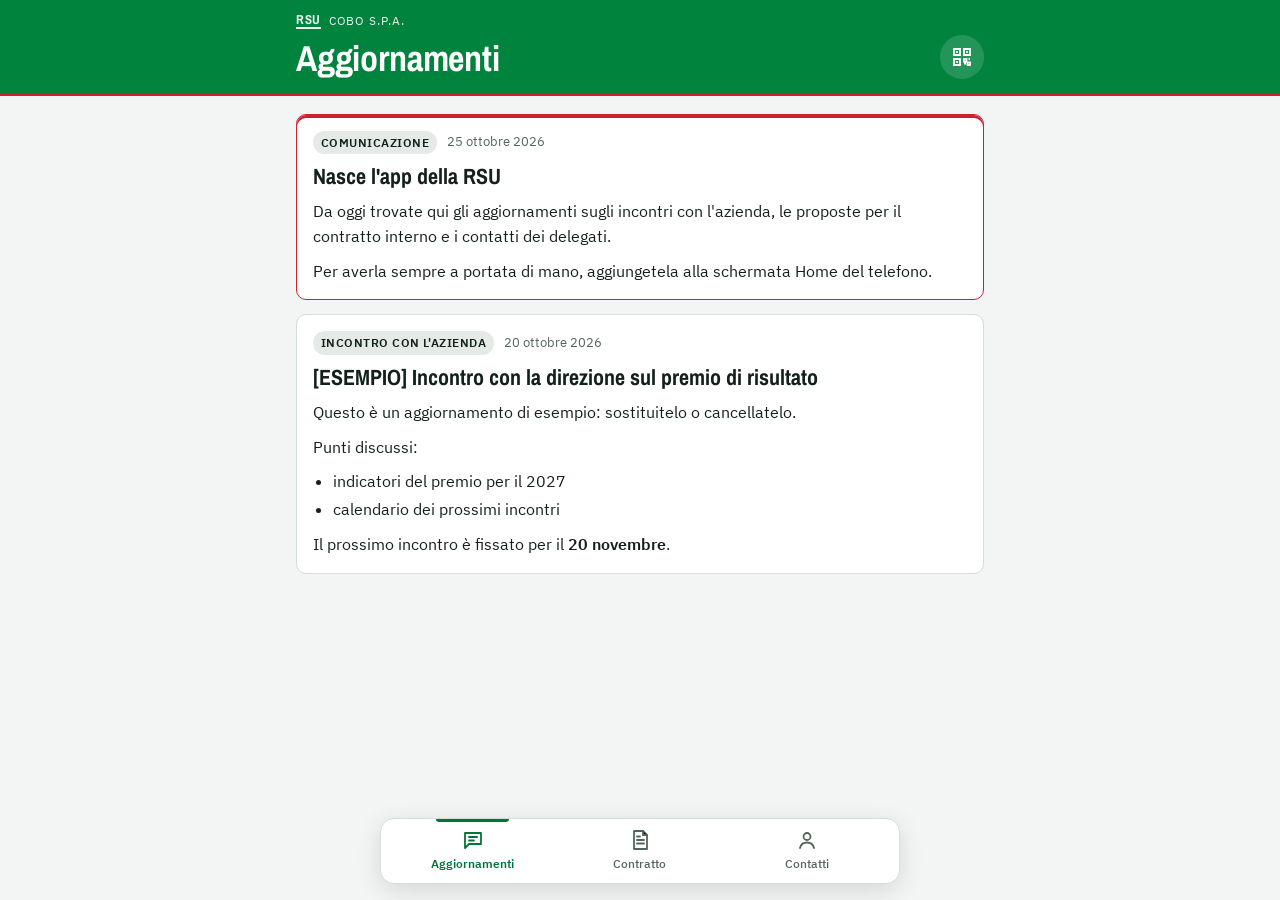
==== index.html @ f6f2c9a6 "starting point" ====
<!doctype html>
<html lang="it">
<head>
  <meta charset="utf-8">
  <meta name="viewport" content="width=device-width, initial-scale=1, viewport-fit=cover">
  <title>RSU COBO</title>
  <meta name="description" content="Aggiornamenti, proposte per il contratto interno e contatti della RSU COBO.">
  <meta name="robots" content="noindex, nofollow">
  <meta name="theme-color" content="#00843D">
  <meta name="mobile-web-app-capable" content="yes">
  <meta name="apple-mobile-web-app-capable" content="yes">
  <meta name="apple-mobile-web-app-status-bar-style" content="black-translucent">
  <meta name="apple-mobile-web-app-title" content="RSU COBO">
  <link rel="manifest" href="manifest.webmanifest">
  <link rel="icon" type="image/png" href="icone/favicon.png">
  <link rel="apple-touch-icon" href="icone/apple-touch-icon.png">
  <link rel="preload" href="fonts/archivo-narrow-latin-700-normal.woff2" as="font" type="font/woff2" crossorigin>
  <link rel="preload" href="fonts/ibm-plex-sans-latin-400-normal.woff2" as="font" type="font/woff2" crossorigin>
  <link rel="stylesheet" href="stile.css">
</head>
<body>
  <header class="top">
    <div class="top-in">
      <div class="brand"><span class="mark" aria-hidden="true">RSU</span><span class="org">COBO S.p.A.</span></div>
      <h1 id="pageTitle">Aggiornamenti</h1>
      <button type="button" class="share-btn" id="shareOpen" aria-label="Condividi l'app con un QR code">
        <svg viewBox="0 0 24 24" aria-hidden="true"><path d="M4 4h6v6H4zM14 4h6v6h-6zM4 14h6v6H4z" fill="none" stroke="currentColor" stroke-width="1.8"/><path d="M6.5 6.5h1v1h-1zM16.5 6.5h1v1h-1zM6.5 16.5h1v1h-1z" fill="currentColor" stroke="currentColor"/><path d="M14 14h2.5v2.5H14zM17.5 17.5H20V20h-2.5zM14 18.5h2M18.5 14H20" stroke="currentColor" stroke-width="1.8"/></svg>
      </button>
    </div>
  </header>

  <dialog class="sheet" id="share" aria-labelledby="shareTitle">
    <div class="sheet-in">
      <h2 id="shareTitle">Condividi l'app</h2>
      <p>Fate inquadrare il codice con la fotocamera del telefono: si apre l'app della RSU.</p>
      <div class="qr" id="qr" role="img" aria-label="QR code con il link dell'app"></div>
      <div class="url" id="shareUrl"></div>
      <div class="sheet-acts">
        <button type="button" class="btn primary" id="shareNative" hidden>Invia il link…</button>
        <button type="button" class="btn" id="shareCopy">Copia il link</button>
        <a class="btn" id="sharePrint" href="volantino.html" target="_blank" rel="noopener">Volantino da stampare</a>
        <button type="button" class="btn ghost" id="shareClose">Chiudi</button>
      </div>
      <div class="toast" id="shareToast" aria-live="polite"></div>
    </div>
  </dialog>

  <main id="main" tabindex="-1">
    <div class="banner" id="offline" hidden>Sei offline: stai vedendo l'ultima versione salvata.</div>

    <div class="install" id="install" hidden>
      <div class="install-txt">
        <strong>Aggiungi l'app al telefono</strong>
        <span id="installHow">Così la apri con un tocco, come le altre app.</span>
      </div>
      <div class="install-btns">
        <button type="button" class="btn primary" id="installBtn" hidden>Installa</button>
        <button type="button" class="btn ghost" id="installClose" aria-label="Chiudi">Non ora</button>
      </div>
    </div>

    <section id="v-aggiornamenti" class="view" aria-labelledby="pageTitle"></section>
    <section id="v-contratto" class="view" aria-labelledby="pageTitle" hidden></section>
    <section id="v-contatti" class="view" aria-labelledby="pageTitle" hidden></section>
  </main>

  <nav class="tabbar" aria-label="Sezioni">
    <a href="#aggiornamenti" data-view="aggiornamenti">
      <svg viewBox="0 0 24 24" aria-hidden="true"><path d="M4 5h16v11H8l-4 4z" fill="none" stroke="currentColor" stroke-width="1.8" stroke-linejoin="round"/><path d="M8 9h8M8 12.5h5" stroke="currentColor" stroke-width="1.8" stroke-linecap="round"/></svg>
      <span>Aggiornamenti</span>
    </a>
    <a href="#contratto" data-view="contratto">
      <svg viewBox="0 0 24 24" aria-hidden="true"><path d="M6 3h9l4 4v14H6z" fill="none" stroke="currentColor" stroke-width="1.8" stroke-linejoin="round"/><path d="M15 3v4h4M9 12h7M9 15.5h7M9 8.5h3" stroke="currentColor" stroke-width="1.8" stroke-linecap="round"/></svg>
      <span>Contratto</span>
    </a>
    <a href="#contatti" data-view="contatti">
      <svg viewBox="0 0 24 24" aria-hidden="true"><circle cx="12" cy="8.5" r="3.5" fill="none" stroke="currentColor" stroke-width="1.8"/><path d="M5 20c.8-3.6 3.6-5.5 7-5.5s6.2 1.9 7 5.5" fill="none" stroke="currentColor" stroke-width="1.8" stroke-linecap="round"/></svg>
      <span>Contatti</span>
    </a>
  </nav>

  <script src="lib/qrcode.js"></script>
  <script src="app.js"></script>
</body>
</html>
---- stile.css ----
/* RSU COBO — stile dell'app.
   Layout: barra in alto con il titolo della sezione, contenuto a colonna singola, barra delle sezioni fissa in basso (pollice). */

@font-face{font-family:"Archivo Narrow";font-weight:600;font-display:swap;src:url(fonts/archivo-narrow-latin-600-normal.woff2) format("woff2")}
@font-face{font-family:"Archivo Narrow";font-weight:700;font-display:swap;src:url(fonts/archivo-narrow-latin-700-normal.woff2) format("woff2")}
@font-face{font-family:"IBM Plex Sans";font-weight:400;font-display:swap;src:url(fonts/ibm-plex-sans-latin-400-normal.woff2) format("woff2")}
@font-face{font-family:"IBM Plex Sans";font-weight:400;font-style:italic;font-display:swap;src:url(fonts/ibm-plex-sans-latin-400-italic.woff2) format("woff2")}
@font-face{font-family:"IBM Plex Sans";font-weight:500;font-display:swap;src:url(fonts/ibm-plex-sans-latin-500-normal.woff2) format("woff2")}
@font-face{font-family:"IBM Plex Sans";font-weight:600;font-display:swap;src:url(fonts/ibm-plex-sans-latin-600-normal.woff2) format("woff2")}

/* COLORI — ispirati alla FIM CISL: verde principale, rosso per gli accenti.
   Per usare i valori esatti del marchio, cambiate --fim-verde e --fim-rosso (qui e nel blocco "dark" più sotto). */
:root{
  --fim-verde:#00843D; --fim-rosso:#D0202E;
  --bg:#F2F5F3; --surface:#FFFFFF; --ink:#14201A; --muted:#55645B; --line:#D5DDD8; --chip:#E4EBE6;
  --accent:#00753A; --accent-ink:#FFFFFF; --accent-soft:#DDF0E4; --focus:#2F5BD3;
  --hot:var(--fim-rosso); --hot-ink:#FFFFFF;
  --bar:var(--fim-verde); --bar-ink:#FFFFFF;
  --s-gray:#6B7770; --s-blue:#2F5BD3; --s-amber:#A86A00; --s-green:#00753A; --s-red:#C8102E;
  --f-display:"Archivo Narrow","Arial Narrow",system-ui,sans-serif;
  --f-body:"IBM Plex Sans",system-ui,-apple-system,"Segoe UI",Roboto,sans-serif;
  --tab-h:64px;
  color-scheme:light;
}
@media (prefers-color-scheme: dark){:root{
  --bg:#0E1512; --surface:#16201B; --ink:#E5ECE8; --muted:#97A69D; --line:#28362F; --chip:#202C26;
  --accent:#4CC27E; --accent-ink:#06150D; --accent-soft:#16382A; --focus:#7FA0FF;
  --hot:#FF5C68; --hot-ink:#1C0507;
  --bar:#0B5A2E; --bar-ink:#FFFFFF;
  --s-gray:#8E9B94; --s-blue:#7FA0FF; --s-amber:#E3B04F; --s-green:#4CC27E; --s-red:#FF5C68;
  color-scheme:dark}}

*{box-sizing:border-box}
html{-webkit-text-size-adjust:100%}
body{margin:0;background:var(--bg);color:var(--ink);font-family:var(--f-body);font-size:16px;line-height:1.55;
  min-height:100vh;min-height:100dvh;-webkit-tap-highlight-color:transparent}
h1,h2,h3{font-family:var(--f-display);margin:0;line-height:1.12;text-wrap:balance}
a{color:var(--accent)}
:focus-visible{outline:2px solid var(--focus);outline-offset:2px}
[hidden]{display:none!important}
.gutter,.top-in,main{padding-left:max(16px,env(safe-area-inset-left,0px));padding-right:max(16px,env(safe-area-inset-right,0px))}

/* top bar */
.top{position:sticky;top:0;z-index:5;background:var(--bar);color:var(--bar-ink);padding-top:env(safe-area-inset-top,0px);border-bottom:3px solid var(--hot)}
.top-in{max-width:720px;margin:0 auto;padding-block:12px 14px;display:grid;grid-template-columns:minmax(0,1fr) auto;align-items:end;gap:4px 12px}
.top-in .brand,.top-in h1{grid-column:1}
.brand{display:flex;align-items:center;gap:8px;font-size:12px;letter-spacing:.08em;text-transform:uppercase;opacity:.92}
.share-btn{grid-column:2;grid-row:1/span 2;align-self:center;all:unset;cursor:pointer;display:grid;place-items:center;width:44px;height:44px;border-radius:50%;color:var(--bar-ink);background:rgba(255,255,255,.14)}
.share-btn:hover{background:rgba(255,255,255,.24)}
.share-btn:focus-visible{outline:2px solid #fff;outline-offset:2px}
.share-btn svg{width:24px;height:24px}

/* share sheet */
dialog.sheet{border:0;padding:0;background:var(--surface);color:var(--ink);border-radius:16px;width:min(420px,calc(100% - 32px));max-height:calc(100dvh - 32px);box-shadow:0 20px 60px rgba(0,0,0,.35)}
dialog.sheet::backdrop{background:rgba(8,14,11,.55)}
.sheet-in{padding:20px;display:grid;gap:14px;justify-items:center;text-align:center}
.sheet-in h2{font-size:24px;font-weight:700}
.sheet-in p{margin:0;color:var(--muted);font-size:14.5px;max-width:34ch}
.qr{background:#FFFFFF;padding:14px;border-radius:12px;border:1px solid var(--line);width:min(260px,100%)}
.qr svg{display:block;width:100%;height:auto}
.url{font-size:13px;color:var(--muted);word-break:break-all;user-select:all}
.sheet-acts{display:grid;gap:8px;width:100%}
.sheet-acts .btn{justify-content:center;width:100%}
.toast{font-size:13px;color:var(--accent);font-weight:600;min-height:1.2em}
.mark{font-family:var(--f-display);font-weight:700;font-size:13px;letter-spacing:.04em;border-bottom:2px solid currentColor;line-height:1.1}
.top h1{font-size:30px;font-weight:700;letter-spacing:-.005em}

main{max-width:720px;margin:0 auto;padding-block:18px calc(var(--tab-h) + 28px + env(safe-area-inset-bottom,0px));display:grid;gap:16px;outline:none}
.view{display:grid;gap:14px;min-width:0}
.intro{margin:0;color:var(--muted);font-size:15px}

/* banners */
.banner{background:var(--chip);border-radius:8px;padding:10px 14px;font-size:14px;color:var(--ink)}
.install{background:var(--surface);border:1px solid var(--line);border-radius:10px;padding:14px;display:flex;flex-wrap:wrap;gap:12px;align-items:center;justify-content:space-between}
.install-txt{display:grid;gap:2px;font-size:14px;min-width:0;flex:1 1 220px}
.install-txt span{color:var(--muted)}
.install-btns{display:flex;gap:8px}
.btn{font:600 14px/1 var(--f-body);border-radius:8px;padding:11px 14px;border:1px solid var(--line);background:var(--surface);color:var(--ink);cursor:pointer;text-decoration:none;display:inline-flex;align-items:center;gap:8px;min-height:44px}
.btn.primary{background:var(--accent);border-color:var(--accent);color:var(--accent-ink)}
.btn.ghost{background:transparent;border-color:transparent;color:var(--muted)}

/* shared bits */
.pill{display:inline-block;font-size:11.5px;font-weight:600;letter-spacing:.04em;text-transform:uppercase;padding:3px 8px;border-radius:999px;background:var(--chip);color:var(--ink)}
.pill.new{background:var(--hot);color:var(--hot-ink)}
.meta{font-size:13px;color:var(--muted);font-variant-numeric:tabular-nums}
.rich{display:grid;gap:10px}
.rich p{margin:0}
.rich ul{margin:0;padding-left:20px;display:grid;gap:3px}
.rich a{word-break:break-word}

/* updates */
.post{background:var(--surface);border:1px solid var(--line);border-radius:10px;padding:16px;display:grid;gap:10px;min-width:0}
.post.pin{border-color:var(--hot);box-shadow:inset 0 3px 0 var(--hot)}
.post-head{display:flex;flex-wrap:wrap;gap:6px 10px;align-items:center}
.post h2{font-size:22px;font-weight:700}
.post .rich{color:var(--ink)}
.more{all:unset;cursor:pointer;color:var(--accent);font-weight:600;font-size:14px;justify-self:start;padding:4px 0}
.more:focus-visible{outline:2px solid var(--focus)}
.clamp .rich{max-height:7.2em;overflow:hidden;-webkit-mask-image:linear-gradient(#000 60%,transparent);mask-image:linear-gradient(#000 60%,transparent)}

/* contract */
.summary{background:var(--surface);border:1px solid var(--line);border-radius:10px;padding:14px;display:grid;gap:10px}
.bar{display:flex;height:10px;border-radius:3px;overflow:hidden;background:var(--chip)}
.bar span{height:100%}
.legend{display:flex;flex-wrap:wrap;gap:6px 14px;font-size:13px;font-variant-numeric:tabular-nums}
.legend span{display:inline-flex;align-items:center;gap:6px}
.dot{width:9px;height:9px;border-radius:50%;background:var(--st)}
.prop{background:var(--surface);border:1px solid var(--line);border-left:4px solid var(--st);border-radius:10px;padding:16px;display:grid;gap:9px;min-width:0}
.prop-head{display:flex;flex-wrap:wrap;gap:6px 10px;align-items:center}
.state{font-size:13px;font-weight:600;color:var(--st);display:inline-flex;align-items:center;gap:6px}
.prop h2{font-size:21px;font-weight:700}
.ask{margin:0;font-family:var(--f-display);font-weight:600;font-size:18px;line-height:1.3;border-left:2px solid var(--accent);padding-left:10px}
.prop .rich{color:var(--muted);font-size:15px}
.group-title{font-size:13px;font-weight:600;letter-spacing:.06em;text-transform:uppercase;color:var(--muted);margin-top:6px}

/* contacts */
.room{background:var(--surface);border:1px solid var(--line);border-radius:10px;padding:16px;display:grid;gap:12px}
.room-head{display:flex;flex-wrap:wrap;justify-content:space-between;gap:8px;align-items:center}
.room h2{font-size:22px;font-weight:700}
.open{font-size:13px;font-weight:600;display:inline-flex;align-items:center;gap:6px;color:var(--st)}
.hours{display:grid;margin:0;padding:0;list-style:none;border-top:1px solid var(--line)}
.hours li{display:flex;justify-content:space-between;gap:12px;padding:10px 0;border-bottom:1px solid var(--line);font-variant-numeric:tabular-nums}
.hours li.today{font-weight:600}
.hours li.today .g::after{content:"oggi";margin-left:8px;font-size:11px;font-weight:600;letter-spacing:.05em;text-transform:uppercase;color:var(--hot)}
.people{display:grid;gap:10px;margin:0;padding:0;list-style:none}
.person{background:var(--surface);border:1px solid var(--line);border-radius:10px;padding:14px 16px;display:grid;grid-template-columns:44px minmax(0,1fr);gap:4px 12px;align-items:center}
.ini{grid-row:span 2;width:44px;height:44px;border-radius:50%;display:grid;place-items:center;background:var(--accent-soft);color:var(--accent);font-family:var(--f-display);font-weight:700;font-size:17px}
.person h3{font-family:var(--f-body);font-size:16.5px;font-weight:600;line-height:1.3}
.person .meta{grid-column:2}
.acts{grid-column:1/-1;display:flex;flex-wrap:wrap;gap:8px;margin-top:8px}
.acts .btn{flex:1 1 130px;justify-content:center}
.acts .btn svg{width:18px;height:18px}
.other{background:var(--surface);border:1px solid var(--line);border-radius:10px;padding:4px 16px}
.other > div{padding:10px 0;border-bottom:1px solid var(--line);display:grid;gap:2px}
.other > div:last-child{border-bottom:0}

.empty,.error{border:1.5px dashed var(--line);border-radius:10px;padding:22px 18px;color:var(--muted)}
.error{border-color:var(--accent);color:var(--ink)}
.error code{font-size:13px;background:var(--chip);padding:1px 5px;border-radius:4px}
.skel{height:110px;border-radius:10px;background:var(--chip)}

/* bottom tab bar */
.tabbar{position:fixed;left:0;right:0;bottom:0;z-index:6;background:var(--surface);border-top:1px solid var(--line);
  display:grid;grid-template-columns:repeat(3,1fr);
  padding:0 max(8px,env(safe-area-inset-right,0px)) env(safe-area-inset-bottom,0px) max(8px,env(safe-area-inset-left,0px))}
.tabbar a{height:var(--tab-h);display:grid;place-items:center;align-content:center;gap:3px;text-decoration:none;color:var(--muted);font-size:12px;font-weight:500;position:relative}
.tabbar svg{width:24px;height:24px}
.tabbar a[aria-current="page"]{color:var(--accent);font-weight:600}
.tabbar a[aria-current="page"]::before{content:"";position:absolute;top:0;left:28%;right:28%;height:3px;border-radius:0 0 3px 3px;background:var(--accent)}

@media (min-width:760px){
  .top h1{font-size:36px}
  .tabbar{left:50%;right:auto;transform:translateX(-50%);width:min(520px,100%);bottom:16px;border:1px solid var(--line);border-radius:14px;box-shadow:0 6px 24px rgba(0,0,0,.12);padding:0 8px}
}
@media (prefers-reduced-motion:no-preference){
  .view:not([hidden]){animation:in .18s ease-out}
  @keyframes in{from{opacity:.4;transform:translateY(4px)}to{opacity:1;transform:none}}
}
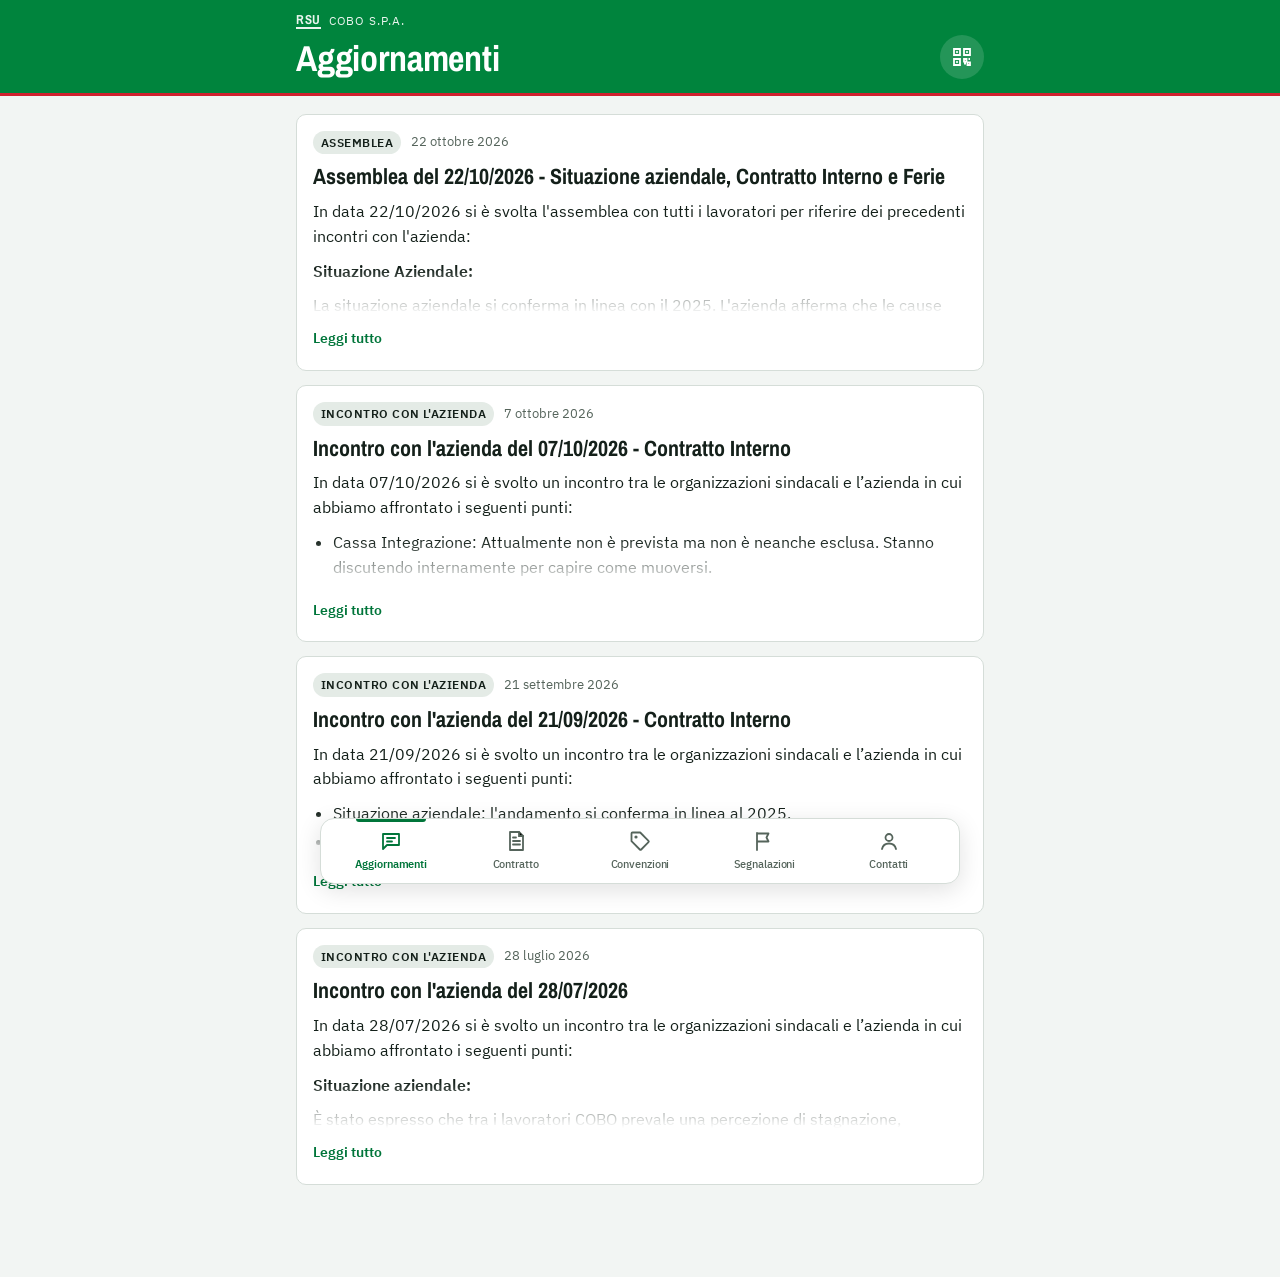
==== commit e5b8755d: "Aggiunte sezioni convenzioni e segnalazioni" ====
--- a/index.html
+++ b/index.html
@@ -61,6 +61,8 @@
 
     <section id="v-aggiornamenti" class="view" aria-labelledby="pageTitle"></section>
     <section id="v-contratto" class="view" aria-labelledby="pageTitle" hidden></section>
+    <section id="v-convenzioni" class="view" aria-labelledby="pageTitle" hidden></section>
+    <section id="v-segnalazioni" class="view" aria-labelledby="pageTitle" hidden></section>
     <section id="v-contatti" class="view" aria-labelledby="pageTitle" hidden></section>
   </main>
 
@@ -73,6 +75,14 @@
       <svg viewBox="0 0 24 24" aria-hidden="true"><path d="M6 3h9l4 4v14H6z" fill="none" stroke="currentColor" stroke-width="1.8" stroke-linejoin="round"/><path d="M15 3v4h4M9 12h7M9 15.5h7M9 8.5h3" stroke="currentColor" stroke-width="1.8" stroke-linecap="round"/></svg>
       <span>Contratto</span>
     </a>
+    <a href="#convenzioni" data-view="convenzioni">
+      <svg viewBox="0 0 24 24" aria-hidden="true"><path d="M3.5 12.2V4.5a1 1 0 0 1 1-1h7.7l8.3 8.3a1 1 0 0 1 0 1.4l-7.3 7.3a1 1 0 0 1-1.4 0z" fill="none" stroke="currentColor" stroke-width="1.8" stroke-linejoin="round"/><circle cx="8" cy="8" r="1.6" fill="currentColor"/></svg>
+      <span>Convenzioni</span>
+    </a>
+    <a href="#segnalazioni" data-view="segnalazioni">
+      <svg viewBox="0 0 24 24" aria-hidden="true"><path d="M5 21V4M5 4.5h11.5l-2 4 2 4H5" fill="none" stroke="currentColor" stroke-width="1.8" stroke-linecap="round" stroke-linejoin="round"/></svg>
+      <span>Segnalazioni</span>
+    </a>
     <a href="#contatti" data-view="contatti">
       <svg viewBox="0 0 24 24" aria-hidden="true"><circle cx="12" cy="8.5" r="3.5" fill="none" stroke="currentColor" stroke-width="1.8"/><path d="M5 20c.8-3.6 3.6-5.5 7-5.5s6.2 1.9 7 5.5" fill="none" stroke="currentColor" stroke-width="1.8" stroke-linecap="round"/></svg>
       <span>Contatti</span>
--- a/stile.css
+++ b/stile.css
@@ -139,18 +139,40 @@
 .error code{font-size:13px;background:var(--chip);padding:1px 5px;border-radius:4px}
 .skel{height:110px;border-radius:10px;background:var(--chip)}
 
+/* tag filters, convenzioni, segnalazioni */
+.filters{display:flex;gap:6px;overflow-x:auto;scrollbar-width:none;margin-inline:calc(-1 * max(16px,env(safe-area-inset-left,0px)));padding:2px max(16px,env(safe-area-inset-left,0px))}
+.filters::-webkit-scrollbar{display:none}
+.fchip{flex:none;font:500 14px/1 var(--f-body);display:inline-flex;align-items:center;gap:6px;padding:9px 13px;min-height:38px;border-radius:999px;border:1px solid var(--line);background:var(--surface);color:var(--ink);cursor:pointer;font-variant-numeric:tabular-nums}
+.fchip b{font-weight:500;color:var(--muted);font-size:12.5px}
+.fchip[aria-pressed="true"]{background:var(--accent);border-color:var(--accent);color:var(--accent-ink)}
+.fchip[aria-pressed="true"] b{color:inherit;opacity:.8}
+.tag{all:unset;cursor:pointer;font-size:12.5px;font-weight:600;color:var(--accent);background:var(--accent-soft);padding:4px 9px;border-radius:999px}
+.tag:focus-visible{outline:2px solid var(--focus)}
+.tags{display:flex;flex-wrap:wrap;gap:6px}
+.deal{margin:0;font-family:var(--f-display);font-weight:700;font-size:20px;line-height:1.25;color:var(--accent)}
+.facts{margin:0;display:grid;gap:6px;border-top:1px solid var(--line);padding-top:10px}
+.facts div{display:grid;grid-template-columns:72px minmax(0,1fr);gap:10px;font-size:14.5px}
+.facts dt{color:var(--muted);font-size:12px;font-weight:600;letter-spacing:.05em;text-transform:uppercase;padding-top:2px}
+.facts dd{margin:0;min-width:0;word-break:break-word}
+.meta.warn{color:var(--hot);font-weight:600}
+.reply{background:var(--bg);border-radius:8px;padding:10px 12px;display:grid;gap:4px}
+.reply h3{font-family:var(--f-body);font-size:12px;font-weight:600;letter-spacing:.05em;text-transform:uppercase;color:var(--muted)}
+.reply p{margin:0}
+.wait{font-size:12.5px;font-weight:600;color:var(--muted);font-variant-numeric:tabular-nums}
+.wait.late{color:var(--hot)}
+
 /* bottom tab bar */
 .tabbar{position:fixed;left:0;right:0;bottom:0;z-index:6;background:var(--surface);border-top:1px solid var(--line);
-  display:grid;grid-template-columns:repeat(3,1fr);
-  padding:0 max(8px,env(safe-area-inset-right,0px)) env(safe-area-inset-bottom,0px) max(8px,env(safe-area-inset-left,0px))}
-.tabbar a{height:var(--tab-h);display:grid;place-items:center;align-content:center;gap:3px;text-decoration:none;color:var(--muted);font-size:12px;font-weight:500;position:relative}
+  display:grid;grid-template-columns:repeat(5,minmax(0,1fr));
+  padding:0 max(4px,env(safe-area-inset-right,0px)) env(safe-area-inset-bottom,0px) max(4px,env(safe-area-inset-left,0px))}
+.tabbar a{height:var(--tab-h);min-width:0;display:grid;place-items:center;align-content:center;gap:3px;text-decoration:none;color:var(--muted);font-size:11px;font-weight:500;letter-spacing:-.01em;position:relative;white-space:nowrap}
 .tabbar svg{width:24px;height:24px}
 .tabbar a[aria-current="page"]{color:var(--accent);font-weight:600}
-.tabbar a[aria-current="page"]::before{content:"";position:absolute;top:0;left:28%;right:28%;height:3px;border-radius:0 0 3px 3px;background:var(--accent)}
+.tabbar a[aria-current="page"]::before{content:"";position:absolute;top:0;left:22%;right:22%;height:3px;border-radius:0 0 3px 3px;background:var(--accent)}
 
 @media (min-width:760px){
   .top h1{font-size:36px}
-  .tabbar{left:50%;right:auto;transform:translateX(-50%);width:min(520px,100%);bottom:16px;border:1px solid var(--line);border-radius:14px;box-shadow:0 6px 24px rgba(0,0,0,.12);padding:0 8px}
+  .tabbar{left:50%;right:auto;transform:translateX(-50%);width:min(640px,100%);bottom:16px;border:1px solid var(--line);border-radius:14px;box-shadow:0 6px 24px rgba(0,0,0,.12);padding:0 8px}
 }
 @media (prefers-reduced-motion:no-preference){
   .view:not([hidden]){animation:in .18s ease-out}
